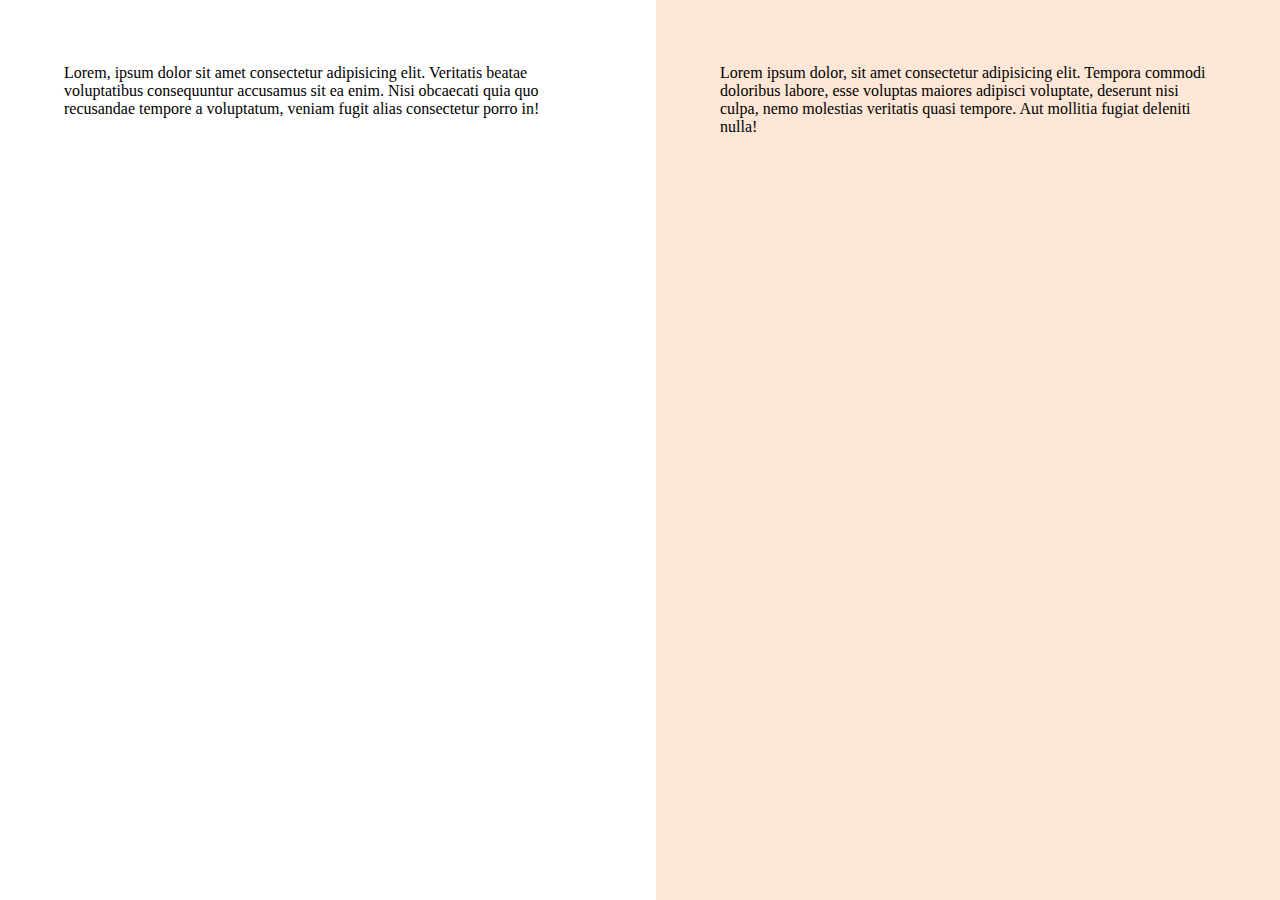
==== src/index.html @ 5efd1aeb "Primeiros ajustes" ====
<!DOCTYPE html>
<html lang="pt-BR">
<head>
  <meta charset="UTF-8">
  <meta name="viewport" content="width=device-width, initial-scale=1.0">
  <title>Estrelas do Amanhã</title>
  
  <link rel="stylesheet" href="./styles/index.css">
  <link rel="preconnect" href="https://fonts.googleapis.com">
  <link rel="preconnect" href="https://fonts.gstatic.com" crossorigin>
  <link href="https://fonts.googleapis.com/css2?family=Poppins:ital,wght@0,100;0,200;0,300;0,400;0,500;0,600;0,700;0,800;0,900;1,100;1,200;1,300;1,400;1,500;1,600;1,700;1,800;1,900&display=swap" rel="stylesheet">
</head>
<body>
  <div id="app">
    <main>
      <div class="main--container">Lorem, ipsum dolor sit amet consectetur adipisicing elit. Veritatis beatae voluptatibus consequuntur accusamus sit ea enim. Nisi obcaecati quia quo recusandae tempore a voluptatum, veniam fugit alias consectetur porro in!</div>
    </main>

    <aside>
      <div class="aside-container">Lorem ipsum dolor, sit amet consectetur adipisicing elit. Tempora commodi doloribus labore, esse voluptas maiores adipisci voluptate, deserunt nisi culpa, nemo molestias veritatis quasi tempore. Aut mollitia fugiat deleniti nulla!</div>
    </aside>
  </div>
</body>
</html>
---- src/styles/index.css ----
@import url('./global.css');
@import url('./layout.css');
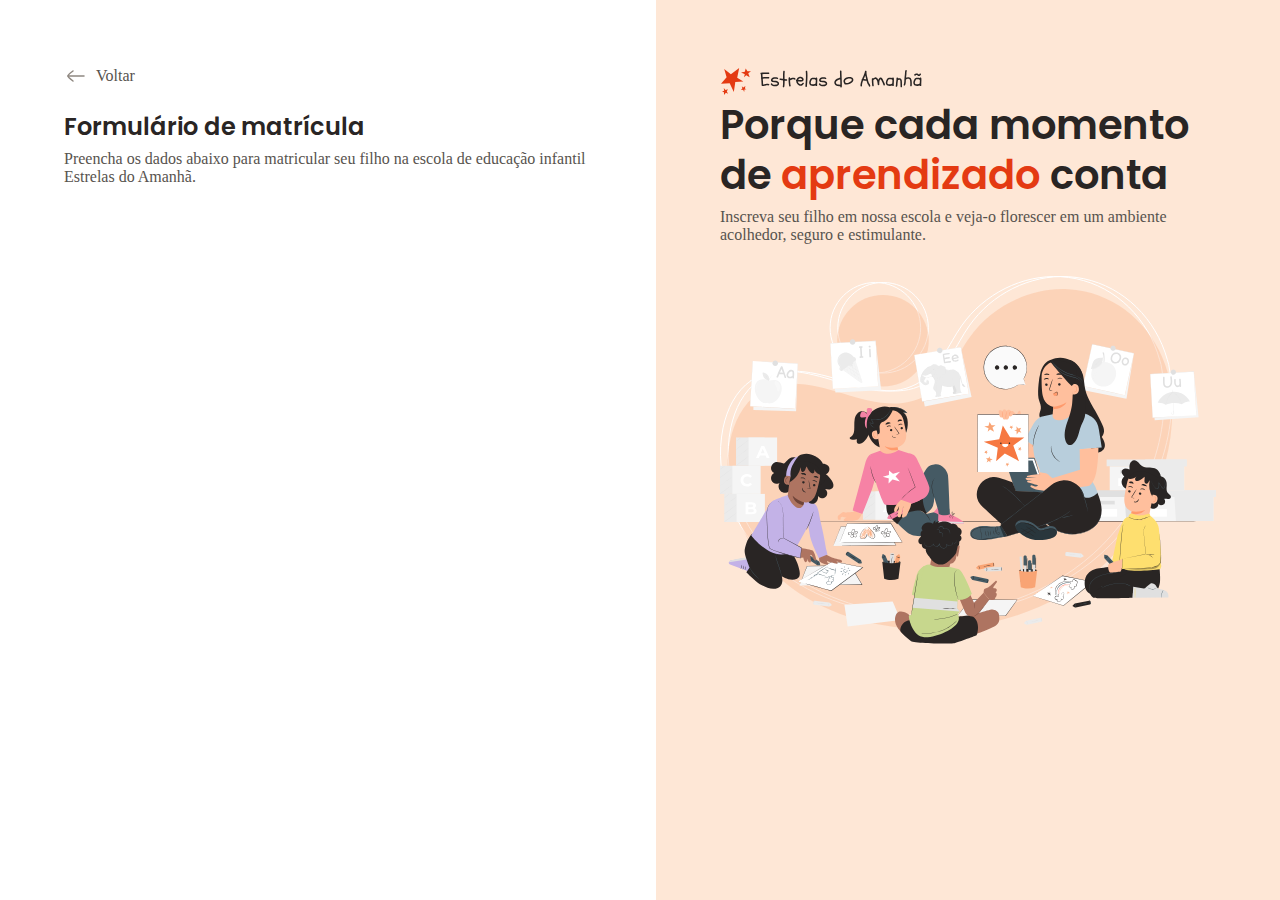
==== commit 21cce5dc: "ajustes e layoutes novos" ====
--- a/src/index.html
+++ b/src/index.html
@@ -13,11 +13,27 @@
 <body>
   <div id="app">
     <main>
-      <div class="main--container">Lorem, ipsum dolor sit amet consectetur adipisicing elit. Veritatis beatae voluptatibus consequuntur accusamus sit ea enim. Nisi obcaecati quia quo recusandae tempore a voluptatum, veniam fugit alias consectetur porro in!</div>
+      <div class="main-container">
+        <div class="back">
+          <img src="assets/icons/arrow-left-02.svg" alt="Icone de voltar">
+          <span>Voltar</span>
+        </div>
+
+        <h1>Formulário de matrícula</h1>
+        <p>Preencha os dados abaixo para matricular seu filho na escola de educação infantil Estrelas do Amanhã.</p>
+      </div>
     </main>
 
     <aside>
-      <div class="aside-container">Lorem ipsum dolor, sit amet consectetur adipisicing elit. Tempora commodi doloribus labore, esse voluptas maiores adipisci voluptate, deserunt nisi culpa, nemo molestias veritatis quasi tempore. Aut mollitia fugiat deleniti nulla!</div>
+      <div class="aside-container">
+        <header>
+          <img src="assets/icons/logo.svg" alt="Logo estrelas do amanhã">
+          <h2>Porque cada momento de <span>aprendizado</span> conta</h2>
+          <p>Inscreva seu filho em nossa escola e veja-o florescer em um ambiente acolhedor, seguro e estimulante.</p>
+        </header>
+
+        <img src="assets/Illustration.svg" alt="Ilustração de uma professora com crianças prestando atenção.">
+      </div>
     </aside>
   </div>
 </body>
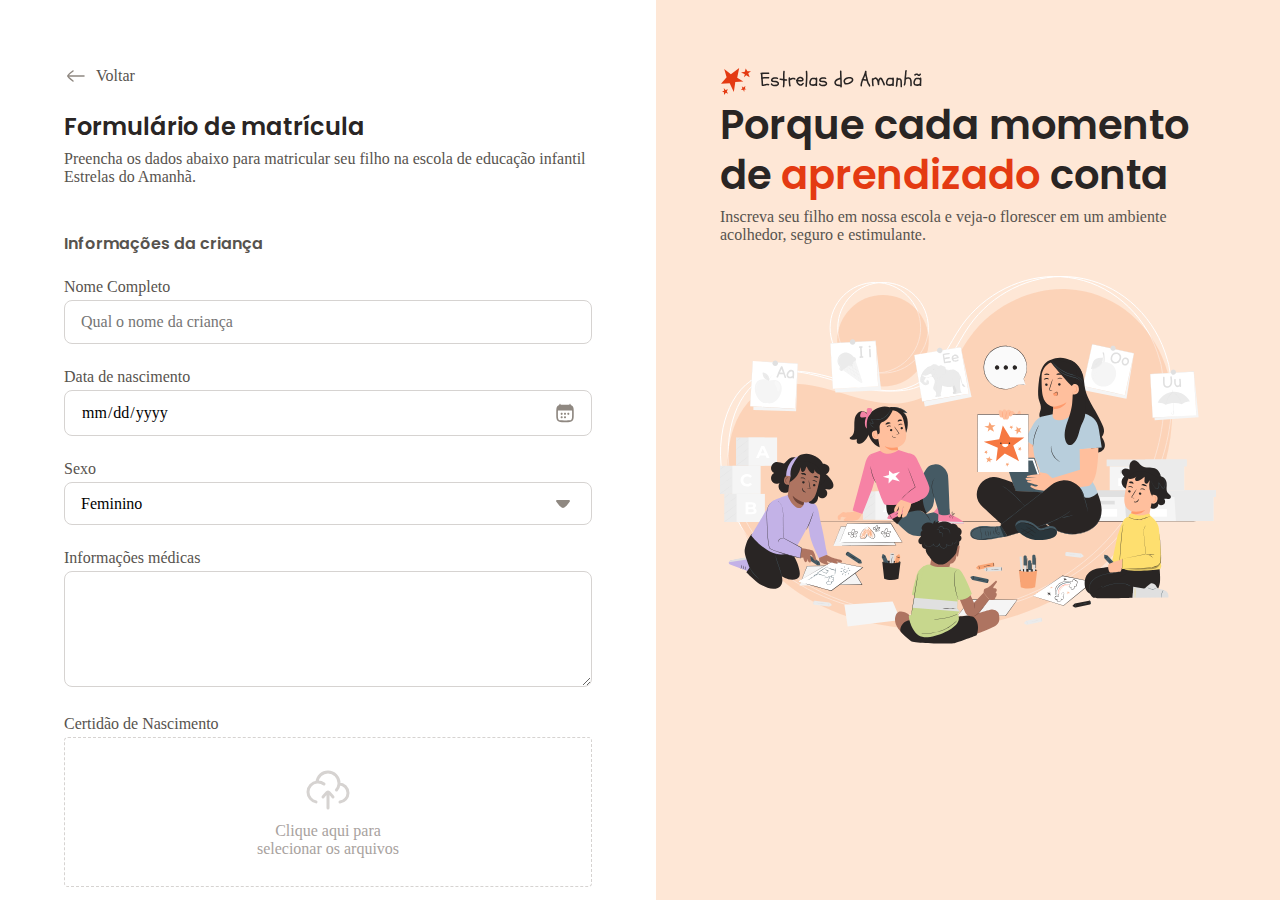
==== commit 16c49492: "Projeto finalizado" ====
--- a/src/index.html
+++ b/src/index.html
@@ -15,12 +15,204 @@
     <main>
       <div class="main-container">
         <div class="back">
-          <img src="assets/icons/arrow-left-02.svg" alt="Icone de voltar">
+          <img src="assets/icons/arrow-left-02.svg" alt="Ícone de voltar">
           <span>Voltar</span>
         </div>
 
         <h1>Formulário de matrícula</h1>
         <p>Preencha os dados abaixo para matricular seu filho na escola de educação infantil Estrelas do Amanhã.</p>
+
+        <form action="#" method="post" enctype="multipart/form-data">
+          <fieldset class="chield-info">
+            <legend> Informações da criança</legend>
+
+            <div class="input-wrapper">
+              <label for="fullname">Nome Completo</label>
+              <input type="text" name="fullname" id="fullname" placeholder="Qual o nome da criança">
+            </div>
+
+            <div class="input-wrapper">
+              <label for="birth">Data de nascimento</label>
+              <input type="date" name="birth" id="birth" lang="pt-BR">
+            </div>
+
+            <div class="select-wrapper">
+              <label for="gender">Sexo</label>
+              <select name="gender" id="gender">
+                <option value="female">Feminino</option>
+                <option value="male">Masculino</option>
+                <option value="na">Prefiro não responder</option>
+              </select>
+            </div>
+
+            <div class="textarea-wrapper">
+              <label for="medical-info">Informações médicas</label>
+              <textarea name="medical-info" id="medical-info" cols="30" rows="5" placeholder="A criança possui alguma condição médica que a escola deve estar ciente? (Se sim, especifique)">
+              </textarea>
+            </div>
+
+            <div class="droparea-wrapper">
+
+              <label for="birth-file">Certidão de Nascimento</label>
+
+              <div class="dropzone">
+                <input type="file" id="birth-file" name="birth-file">
+                <svg width="48" height="48" viewBox="0 0 48 48" fill="none" xmlns="http://www.w3.org/2000/svg">
+                  <path d="M34.9552 18.0221C34.97 18.022 34.985 18.022 35 18.022C39.9706 18.022 44 22.0588 44 27.0386C44 31.6796 40.5 35.5016 36 36M34.9552 18.0221C34.9848 17.6921 35 17.3579 35 17.0202C35 10.9339 30.0752 6 24 6C18.2465 6 13.5247 10.4253 13.0408 16.0638M34.9552 18.0221C34.7506 20.2952 33.8572 22.3692 32.4856 24.033M13.0408 16.0638C7.96796 16.5475 4 20.8278 4 26.0366C4 30.8834 7.43552 34.9264 12 35.8546M13.0408 16.0638C13.3565 16.0337 13.6765 16.0183 14 16.0183C16.2516 16.0183 18.3295 16.7639 20.001 18.022" stroke="#D6D3D1" stroke-width="3" stroke-linecap="round" stroke-linejoin="round"/>
+                  <path d="M24 26V42M24 26C22.5996 26 19.9831 29.9886 19 31M24 26C25.4004 26 28.017 29.9886 29 31" stroke="#D6D3D1" stroke-width="3" stroke-linecap="round" stroke-linejoin="round"/>
+                  </svg>
+                  
+                <p>Clique aqui para <br> selecionar os arquivos</p>
+              </div>
+
+            </div>
+          </fieldset>
+
+          <fieldset class="address">
+            <legend>Endereço residencial</legend>
+
+            <div class="input-wrapper">
+              <label for="cep">CEP</label>
+              <input type="text" id="cep" name="cep">
+            </div>
+
+            <div class="flex">
+              <div class="input-wrapper flex-2">
+                <label for="street">Rua</label>
+                <input type="text" id="street" name="street" value="Rua das Flores" disabled>
+              </div>
+            </div>
+
+            <div class="flex">
+              <div class="input-wrapper flex-1">
+                <label for="number">Número</label>
+                <input type="number" id="number" name="number">
+              </div>
+            </div>
+
+            <div class="flex">
+              <div class="input-wrapper flex-2">
+                <label for="city">Cidade</label>
+                <input type="text" id="city" name="city" value="São Paulo" disabled>
+              </div>
+            </div>
+
+            <div class="flex">
+              <div class="input-wrapper flex-1">
+                <label for="state">Estado</label>
+                <input type="text" id="state" name="state" disabled value="SP">
+              </div>
+            </div>
+          </fieldset>
+
+          <fieldset class="guardian">
+            <legend>Informações do responsável</legend>
+
+            <div class="input-wrapper">
+              <label for="guardian">Nome do responsável</label>
+              <input type="text" id="guardian" name="guardian">
+              <small>Principal responsável legal e contato de emergência</small>
+            </div>
+
+            <div class="input-wrapper">
+              <label for="phone">Telefone</label>
+              <input type="tel" id="phone" name="phone" placeholder="(10) 9 8765-4321">
+            </div>
+
+            <div class="input-wrapper">Email</div>
+            <input type="email" name="email" id="email" required>
+            <div class="error">
+              <img src="assets/icons/alert-circle.svg" alt="Ícone de alerta vermelho">
+              <span>Insira um e-mail válido</span>
+            </div>
+          </fieldset>
+
+          <fieldset class="enroll-options">
+            <legend>Opções de matrícula</legend>
+
+            <div class="input-wrapper">
+              <label>Selecione o turno de estudo</label>
+
+              <div class="radio-wrapper">
+                <div class="radio-inner">
+                  <div class="radio-image"></div>
+                  <input type="radio" name="study-shift" id="morning" value="morning">
+                  <img src="assets/icons/sun-cloud-02.svg" alt="Ícone de sol com nuvem">
+                  <label for="morning">Manhã</label>
+                </div>
+
+                <div class="radio-inner">
+                  <div class="radio-image"></div>
+                  <input type="radio" name="study-shift" id="evening" value="evening">
+                  <img src="assets/icons/sun-02.svg" alt="Ícone de sol">
+                  <label for="evening">Tarde</label>
+                </div>
+              </div>
+            </div>
+
+            <div class="input-wrapper">
+              <label>Em qual esporte você gostaria de inscrever seu filho?</label>
+
+              <div class="radio-wrapper">
+                <div class="radio-inner">
+                  <div class="radio-image"></div>
+                  <input type="radio" name="sport" id="football">
+                  <img src="assets/icons/football.svg" alt="Ícone de football">
+                  <label for="football">Futebol</label>
+                </div>
+
+                <div class="radio-inner">
+                  <div class="radio-image"></div>
+                  <input type="radio" name="sport" id="basketball">
+                  <img src="assets/icons/basketball-02.svg" alt="Ícone de basketball">
+                  <label for="basketball">Basquete</label>
+                </div>
+
+                <div class="radio-inner">
+                  <div class="radio-image"></div>
+                  <input type="radio" name="sport" id="swimming">
+                  <img src="assets/icons/swimming.svg" alt="Ícone de swimming">
+                  <label for="swimming">Natação</label>
+                </div>
+
+                <div class="radio-inner">
+                  <div class="radio-image"></div>
+                  <input type="radio" name="sport" id="yoga">
+                  <img src="assets/icons/yoga-02.svg" alt="Ícone de yoga">
+                  <label for="yoga">Yoga</label>
+                </div>
+
+                <div class="radio-inner">
+                  <div class="radio-image"></div>
+                  <input type="radio" name="sport" id="voleyball">
+                  <img src="assets/icons/volleyball.svg" alt="Ícone de voleyball">
+                  <label for="voleyball">Vôlei</label>
+                </div>
+
+                <div class="radio-inner">
+                  <div class="radio-image"></div>
+                  <input type="radio" name="sport" id="boxing">
+                  <img src="assets/icons/boxing-glove-01.svg" alt="Ícone de boxing">
+                  <label for="boxing">Boxe</label>
+                </div>
+
+              </div>
+            </div>
+          </fieldset>
+
+          <div class="terms-wrapper input-wrapper checkbox-wrapper">
+            <div class="checkbox-image"></div>
+            <input type="checkbox" name="terms" id="terms">
+
+            <label for="terms">Declaro que li e concordo com os <strong>Termos e Condições</strong> e com a <strong>Política de Privacidade</strong> da escola Estrela do Amanhã.</label>
+          </div>
+
+          <div class="actions-wrapper">
+            <button class="btn-secondary" type="button">Salvar respostas</button>
+
+            <button class="btn-primary" type="submit">Fazer matrícula</button>
+          </div>
+        </form>
       </div>
     </main>
 
--- a/src/styles/index.css
+++ b/src/styles/index.css
@@ -1,2 +1,3 @@
-@import url('./global.css');
-@import url('./layout.css');+@import url(global.css);
+@import url(layout.css);
+@import url(forms.css);